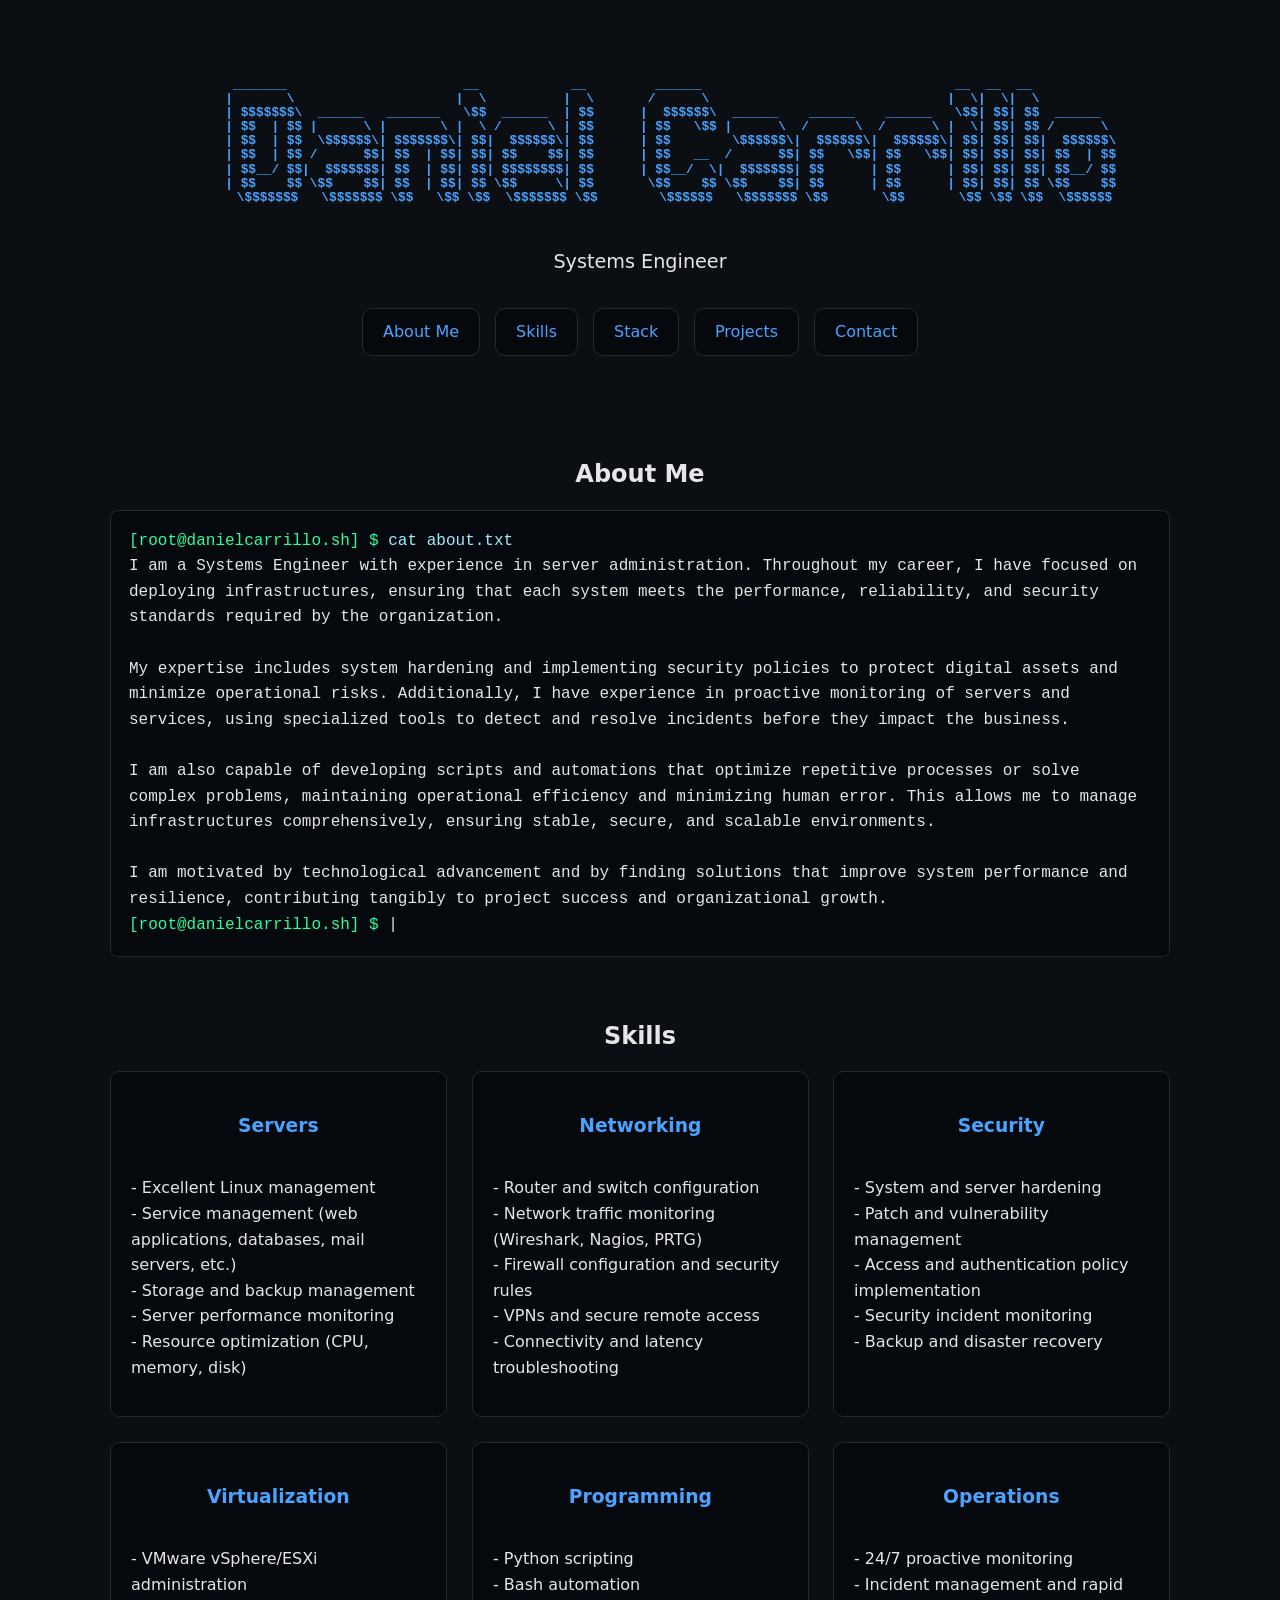
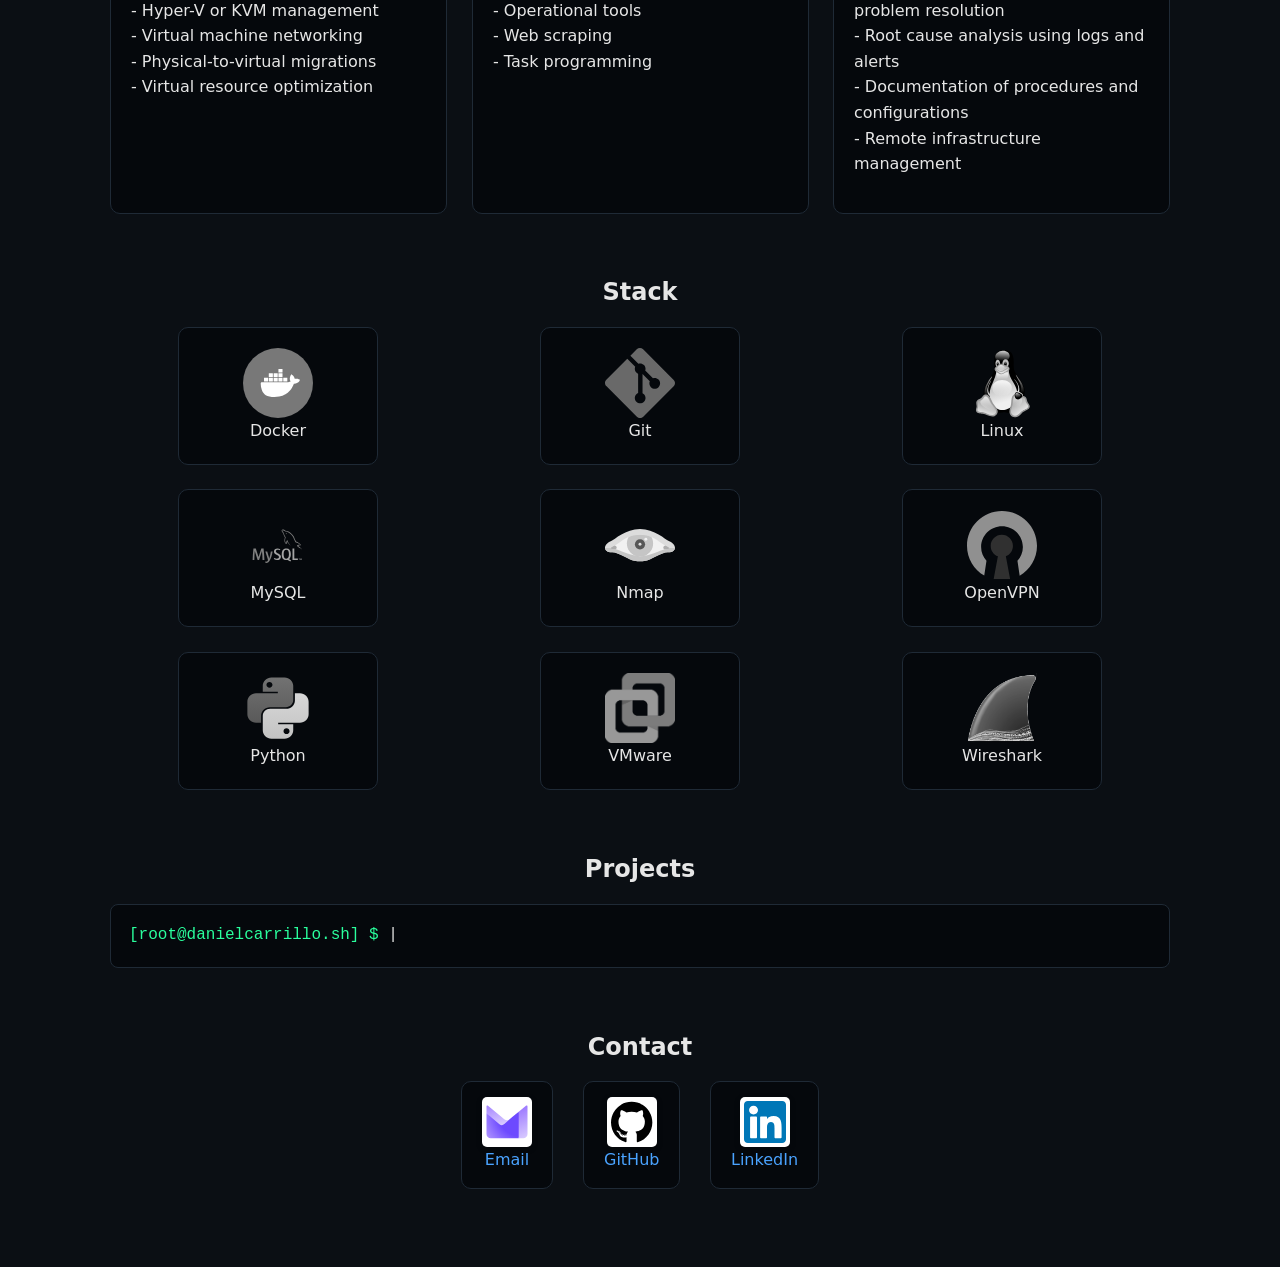
==== index.html @ 54a32f16 "Responsive and diversified JS files" ====
<!DOCTYPE html>
<html lang="">
<head>
  <meta charset="UTF-8">
  <meta name="viewport" content="width=device-width, initial-scale=1">
  <title id="page-title"></title>
  <link rel="stylesheet" href="css/styles.css">
</head>

<body>

<header>
  <h1 id="home-page">
    <a href="index.html" id="site-title"></a>
  </h1>

  <p id="site-subtitle"></p>

  <nav class="header-nav" aria-label="Main navigation">
    <a href="#about-section" data-nav="about"></a>
    <a href="#skills-section" data-nav="skills"></a>
    <a href="#stack-section" data-nav="stack"></a>
    <a href="#projects-section" data-nav="projects"></a>
    <a href="#contact-section" data-nav="contact"></a>
  </nav>
</header>

<main>

  <section id="about-section">
    <h2 data-section="about"></h2>
    <pre id="about-term" class="terminal"></pre>
  </section>

  <section id="skills-section">
    <h2 data-section="skills"></h2>
    <div class="cards" id="skills-cards"></div>
  </section>

  <section id="stack-section">
    <h2 data-section="stack"></h2>
    <div class="stack-icons" id="stack-list"></div>
  </section>

  <section id="projects-section">
    <h2 data-section="projects"></h2>
    <pre id="projects-term" class="terminal"></pre>
  </section>

  <section id="contact-section">
    <h2 data-section="contact"></h2>

    <div class="contact-cards">
      <a href="mailto:danielcarrillo.sh@proton.me" class="contact-card surface">
        <img src="contact-icons/protonmail.svg" alt="Email">
        <span data-contact="email"></span>
      </a>

      <a href="https://github.com/danielcarrillo-sh" class="contact-card surface" target="_blank" rel="noopener noreferrer">
        <img src="contact-icons/github.svg" alt="GitHub">
        <span data-contact="github"></span>
      </a>

      <a href="https://www.linkedin.com/in/daniel-carrillo-0730912a7/" class="contact-card surface" target="_blank" rel="noopener noreferrer">
        <img src="contact-icons/linkedin.svg" alt="LinkedIn">
        <span data-contact="linkedin"></span>
      </a>
    </div>

  </section>

</main>

<script type="module" src="js/main.js"></script>
</body>
</html>
---- css/styles.css ----
:root {
  --bg-main: #0b0f14;
  --bg-card: #05080c;
  --border-color: #1f2a36;

  --text-main: #e6e6e6;
  --text-accent: #4aa3ff;
  --text-accent-2: #00d48f;

  --text-term-green: #2aff9d;
  --text-term-blue: #9eecff;

  --radius-sm: 8px;
  --radius-md: 10px;
  --radius-lg: 12px;

  --transition-fast: 0.2s ease;
  --transition-normal: 0.3s ease;

  --shadow-accent: 0 10px 20px rgba(74, 163, 255, 0.3);
}

*, *::before, *::after {
  box-sizing: border-box;
}

body {
  margin: 0;
  background: var(--bg-main);
  color: var(--text-main);
  font-family: system-ui, sans-serif;
  line-height: 1.6;
}

html {
  scroll-behavior: smooth;
}

a {
  color: var(--text-accent);
  text-decoration: none;
  transition: color var(--transition-normal), text-shadow var(--transition-normal);
}

a:hover {
  color: var(--text-accent-2);
  text-shadow: 0 0 5px var(--text-accent-2);
}

header {
  text-align: center;
  padding: 50px 20px 40px;
}

main {
  max-width: 1100px;
  margin: auto;
  padding: 0 20px 80px;
}

section {
  margin-top: 60px;
}

h2 {
  text-align: center;
  margin-bottom: 15px;
}

#home-page {
  font-family: monospace;
  text-align: center;
  margin: 0 auto 10px auto;
  white-space: pre-wrap;
  line-height: 1.1;
  font-size: clamp(1rem, 2vw, 2rem);
}

#home-page a {
  font-size: clamp(0.5rem, 1vw, 1rem);
  text-align: center;
  display: inline-block;
  color: var(--text-accent);
  text-decoration: none;
  transition: color var(--transition-normal), text-shadow var(--transition-normal);
}

#home-page a:hover {
  color: var(--text-accent-2);
  text-shadow: 0 0 5px var(--text-accent-2);
}

#site-subtitle {
  text-align: center;
  font-size: clamp(1rem, 1.5vw, 1.5rem);
  color: var(--text-main);
  margin-top: 10px;
}

.header-nav {
  margin-top: 30px;
  display: flex;
  justify-content: center;
  gap: 15px;
  flex-wrap: wrap;
}

.header-nav a {
  background: var(--bg-card);
  border: 1px solid var(--border-color);
  padding: 10px 20px;
  border-radius: var(--radius-md);
  transition: transform var(--transition-normal), box-shadow var(--transition-normal);
  will-change: transform;
}

.header-nav a:hover {
  transform: translateY(-5px);
  box-shadow: var(--shadow-accent);
}

.surface {
  background: var(--bg-card);
  border: 1px solid var(--border-color);
  border-radius: var(--radius-md);
  transition: transform var(--transition-normal), box-shadow var(--transition-normal);
  will-change: transform;
}

.surface:hover {
  transform: translateY(-5px);
  box-shadow: var(--shadow-accent);
}

.cards {
  display: grid;
  grid-template-columns: repeat(3, 1fr);
  gap: 25px;
}

.card {
  padding: 20px;
  display: flex;
  flex-direction: column;
}

.card h3 {
  color: var(--text-accent);
  display: block;
  width: 100%;
  text-align: center;
}

.card ul {
  list-style: none;
  padding: 0;
}

.terminal {
  font-family: ui-monospace, monospace;
  background: var(--bg-card);
  border: 1px solid var(--border-color);
  border-radius: var(--radius-sm);
  padding: 18px;
  white-space: pre-wrap;
  overflow-y: auto;
}

.prompt {
  color: var(--text-term-green);
}

.command {
  color: var(--text-term-blue);
}

.output {
  color: var(--text-main);
}

.cursor {
  animation: blink 1s steps(1) infinite;
}

@keyframes blink {
  0%, 50%, 100% { opacity: 1; }
  25%, 75% { opacity: 0; }
}

.stack-icons {
  display: grid;
  grid-template-columns: repeat(3, 1fr);
  gap: 25px;
  justify-items: center;
}

.stack-item {
  padding: 20px;
  width: 100%;
  max-width: 200px;
  display: flex;
  flex-direction: column;
  align-items: center;
}

.stack-item img {
  width: 70px;
  height: 70px;
  filter: grayscale(100%);
  transition: transform var(--transition-normal), filter var(--transition-normal);
}

.stack-item:hover img {
  transform: scale(1.2);
  filter: none;
}

.contact-cards {
  display: flex;
  justify-content: center;
  gap: 30px;
  flex-wrap: wrap;
}

.contact-card {
  padding: 15px 20px;
  align-items: center;
  display: flex;
  flex-direction: column;
}

.contact-card img {
  width: 50px;
  height: 50px;
  background: white;
  padding: 4px;
  border-radius: 10%;
  box-shadow: 0 2px 6px rgba(0,0,0,0.2);
}

@media (max-width: 600px) {
  #home-page a {
    font-size: clamp(0.3rem, 0.6vw, 0.6rem);
    line-height: 1;
  }

  .cards {
    grid-template-columns: 1fr;
    gap: 10px;
  }

  .card {
    padding: 10px;
  }

  .card h3 {
    font-size: 0.9rem;
  }

  .card ul li {
    font-size: 0.8rem;
  }

  .terminal {
    font-size: 0.7rem;
    padding: 10px;
    max-height: 200px;
    overflow-y: auto;
  }

  .prompt, .command, .output {
    font-size: 0.7rem;
  }

  .cursor {
    font-size: 0.7rem;
  }

  .stack-icons {
    gap: 10px;
  }

  .stack-item {
    padding: 10px;
    max-width: 100px;
  }

  .stack-item img {
    width: 50px;
    height: 50px;
  }
}
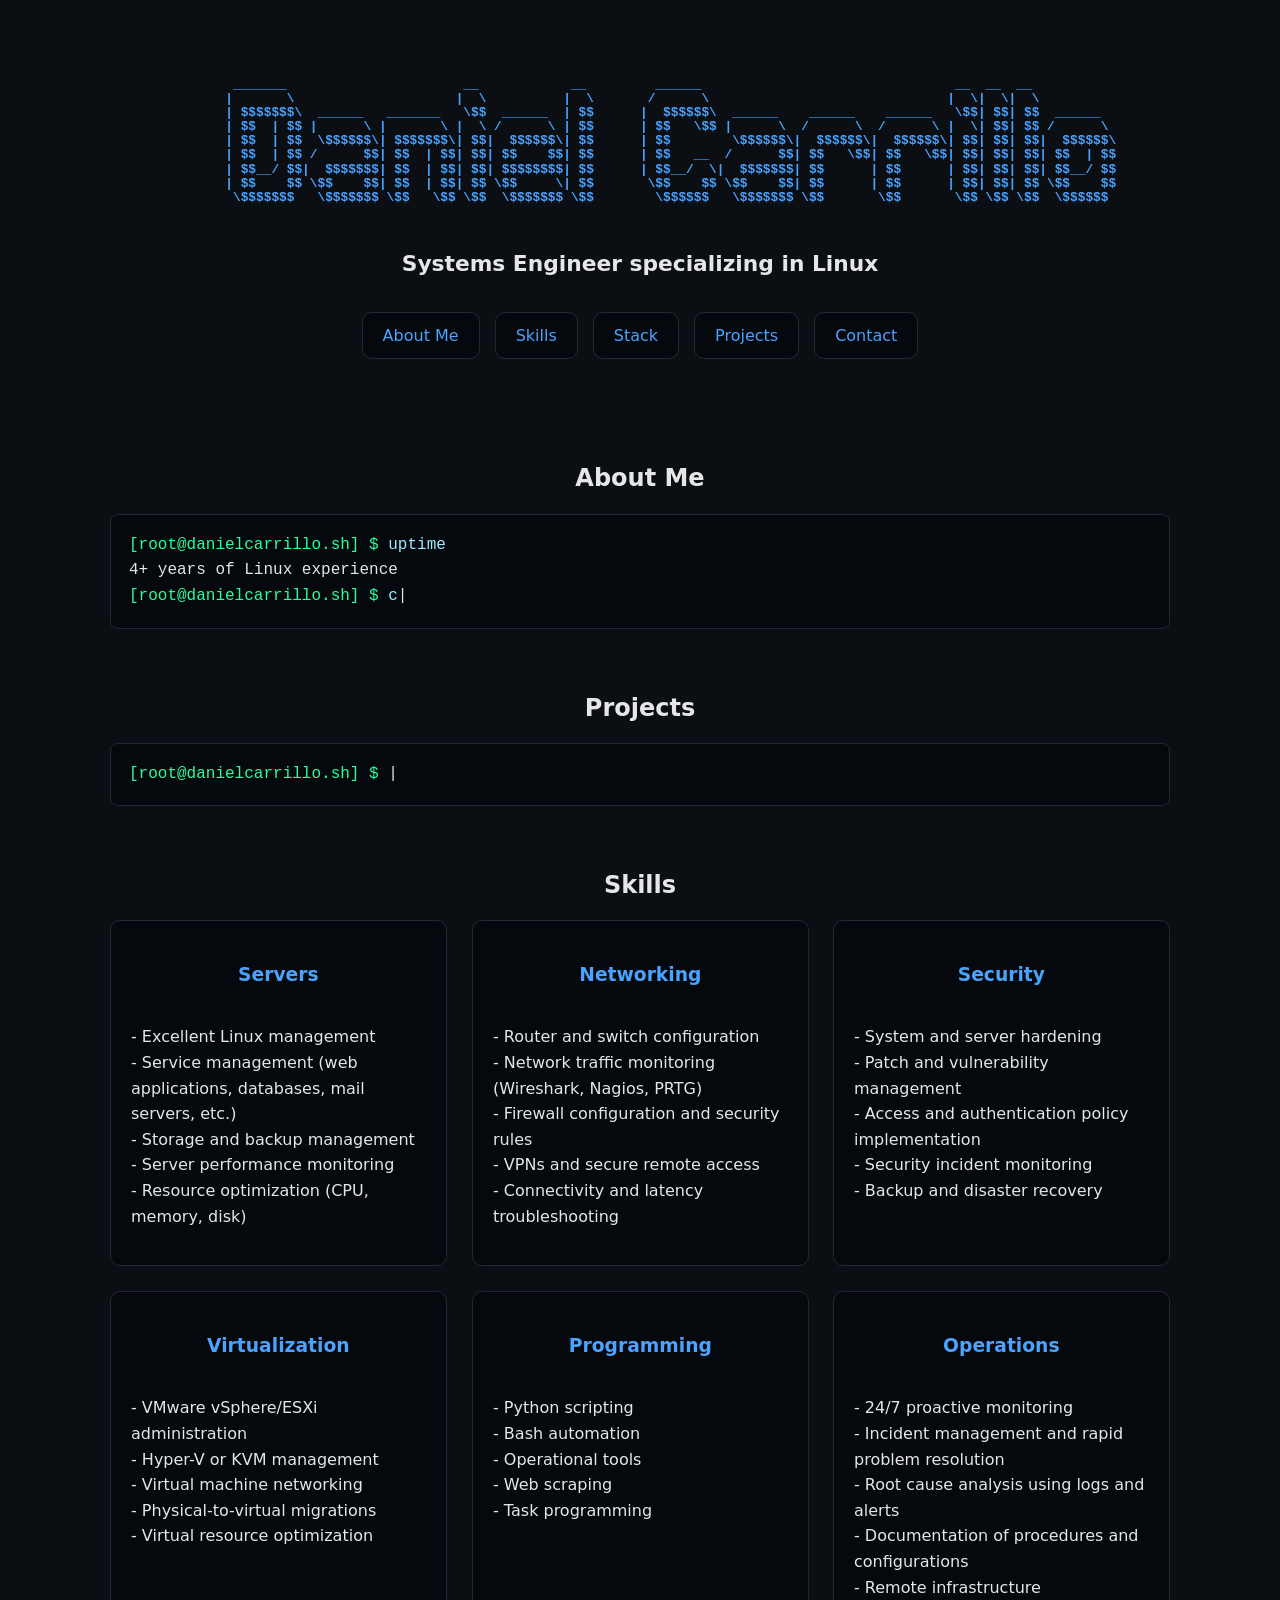
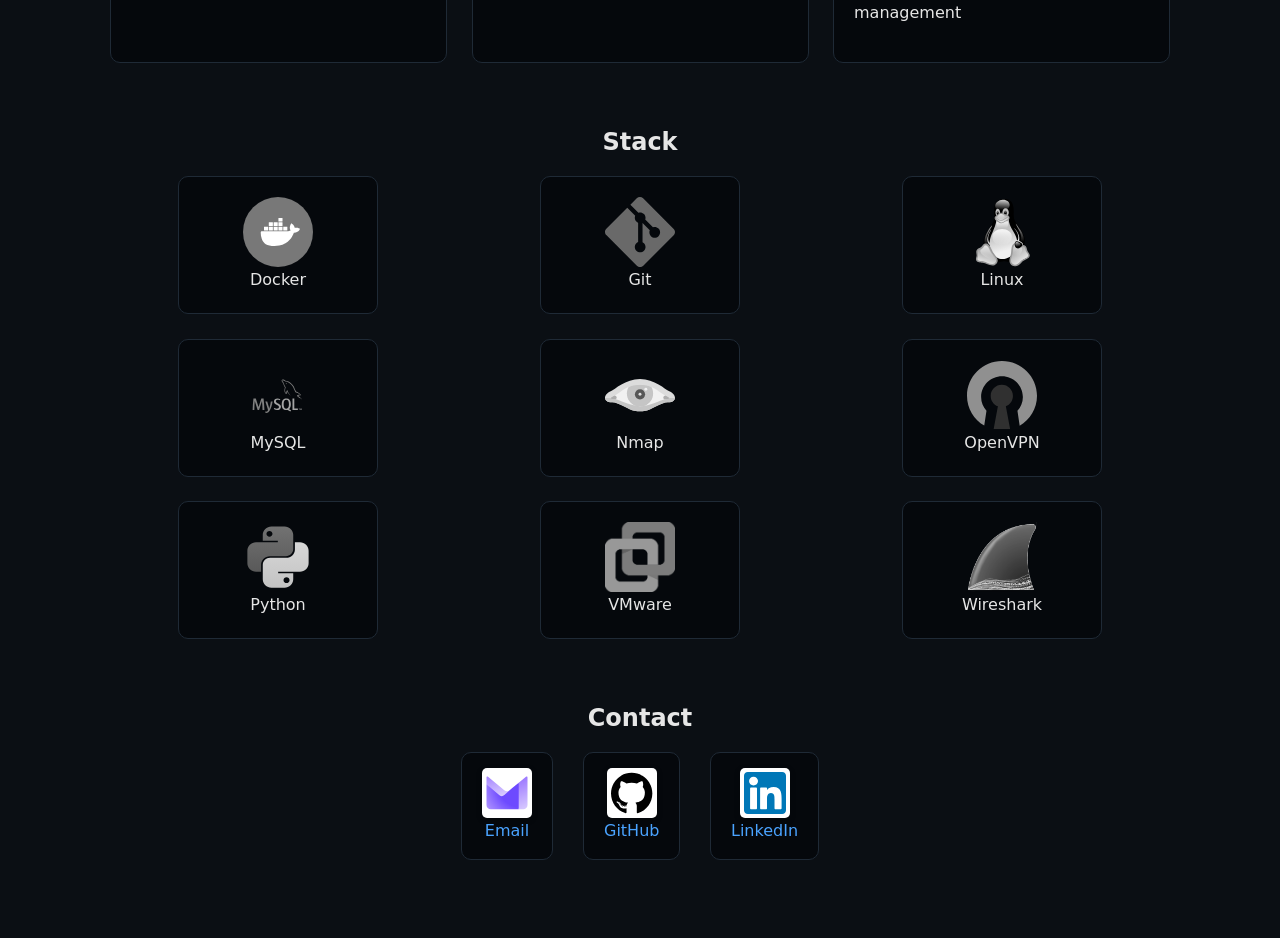
==== commit 470c027b: "CSS corrections and blog principal page added" ====
--- a/index.html
+++ b/index.html
@@ -32,6 +32,11 @@
     <pre id="about-term" class="terminal"></pre>
   </section>
 
+  <section id="projects-section">
+    <h2 data-section="projects"></h2>
+    <pre id="projects-term" class="terminal"></pre>
+  </section>
+
   <section id="skills-section">
     <h2 data-section="skills"></h2>
     <div class="cards" id="skills-cards"></div>
@@ -42,16 +47,11 @@
     <div class="stack-icons" id="stack-list"></div>
   </section>
 
-  <section id="projects-section">
-    <h2 data-section="projects"></h2>
-    <pre id="projects-term" class="terminal"></pre>
-  </section>
-
   <section id="contact-section">
     <h2 data-section="contact"></h2>
 
     <div class="contact-cards">
-      <a href="mailto:danielcarrillo.sh@proton.me" class="contact-card surface">
+      <a href="mailto:danielcarrillo.sh@proton.me" class="contact-card surface" target="_blank" rel="noopener noreferrer">
         <img src="contact-icons/protonmail.svg" alt="Email">
         <span data-contact="email"></span>
       </a>
--- a/css/styles.css
+++ b/css/styles.css
@@ -82,7 +82,6 @@
   display: inline-block;
   color: var(--text-accent);
   text-decoration: none;
-  transition: color var(--transition-normal), text-shadow var(--transition-normal);
 }
 
 #home-page a:hover {
@@ -92,7 +91,8 @@
 
 #site-subtitle {
   text-align: center;
-  font-size: clamp(1rem, 1.5vw, 1.5rem);
+  font-weight: 800;
+  font-size: clamp(1rem, 1.7vw, 1.7rem);
   color: var(--text-main);
   margin-top: 10px;
 }
@@ -110,8 +110,7 @@
   border: 1px solid var(--border-color);
   padding: 10px 20px;
   border-radius: var(--radius-md);
-  transition: transform var(--transition-normal), box-shadow var(--transition-normal);
-  will-change: transform;
+  transition: transform var(--transition-normal), box-shadow var(--transition-normal), color var(--transition-normal), text-shadow var(--transition-normal);
 }
 
 .header-nav a:hover {
@@ -201,17 +200,17 @@
   display: flex;
   flex-direction: column;
   align-items: center;
+  transition: transform var(--transition-normal), box-shadow var(--transition-normal);
 }
 
 .stack-item img {
   width: 70px;
   height: 70px;
   filter: grayscale(100%);
-  transition: transform var(--transition-normal), filter var(--transition-normal);
+  transition: filter var(--transition-normal);
 }
 
 .stack-item:hover img {
-  transform: scale(1.2);
   filter: none;
 }
 
@@ -227,6 +226,12 @@
   align-items: center;
   display: flex;
   flex-direction: column;
+  transition: transform var(--transition-normal), box-shadow var(--transition-normal), color var(--transition-normal), text-shadow var(--transition-normal);
+}
+
+.contact-card:hover a {
+  color: var(--text-accent-2);
+  text-shadow: 0 0 5px var(--text-accent-2);
 }
 
 .contact-card img {
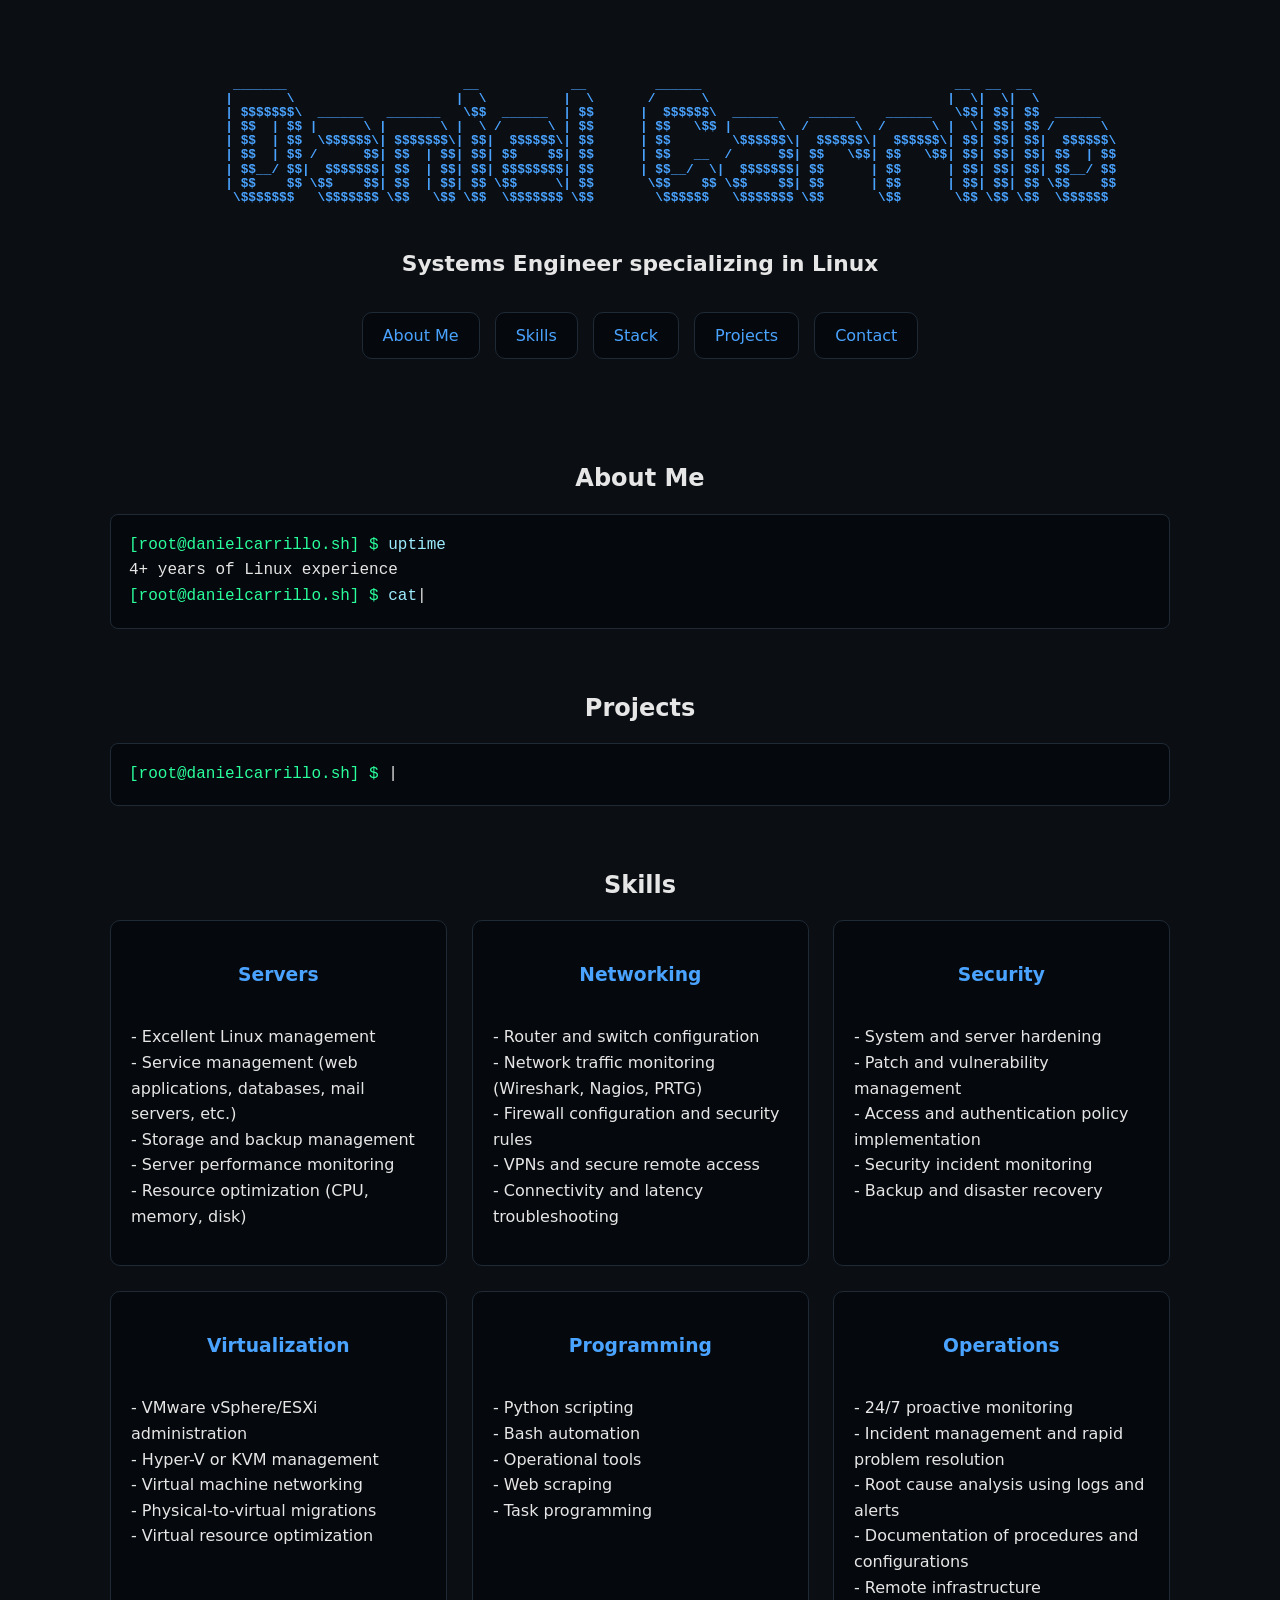
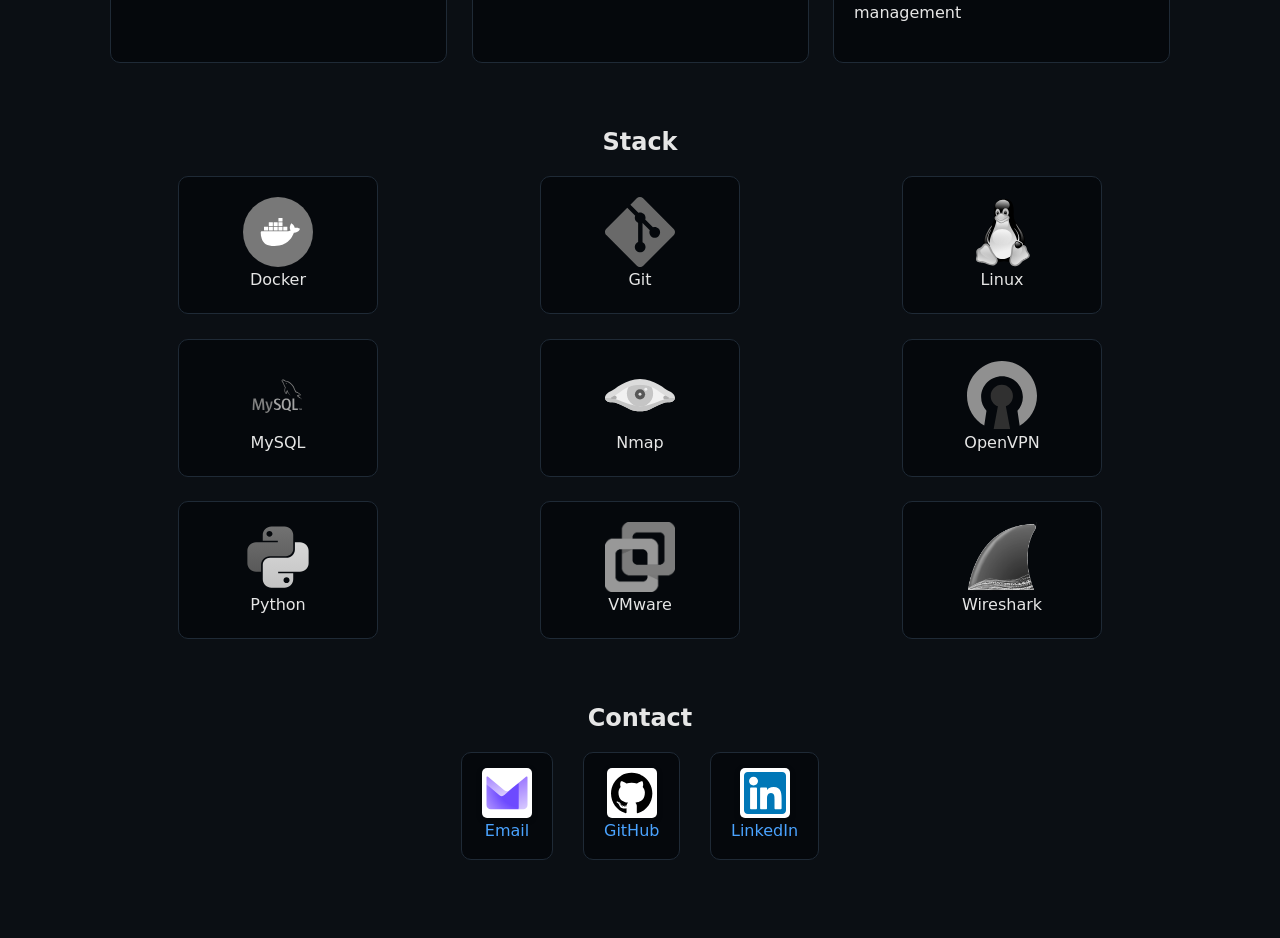
==== commit f69b4b54: "Zabbix monitoring solution added to the blog" ====
--- a/index.html
+++ b/index.html
@@ -71,7 +71,7 @@
 
 </main>
 
-<script type="module" src="js/main.js"></script>
+<script type="module" src="js/main.js" defer></script>
 </body>
 </html>
 
--- a/css/styles.css
+++ b/css/styles.css
@@ -133,7 +133,7 @@
 
 .cards {
   display: grid;
-  grid-template-columns: repeat(3, 1fr);
+  grid-template-columns: repeat(3, 0.5fr);
   gap: 25px;
 }
 
